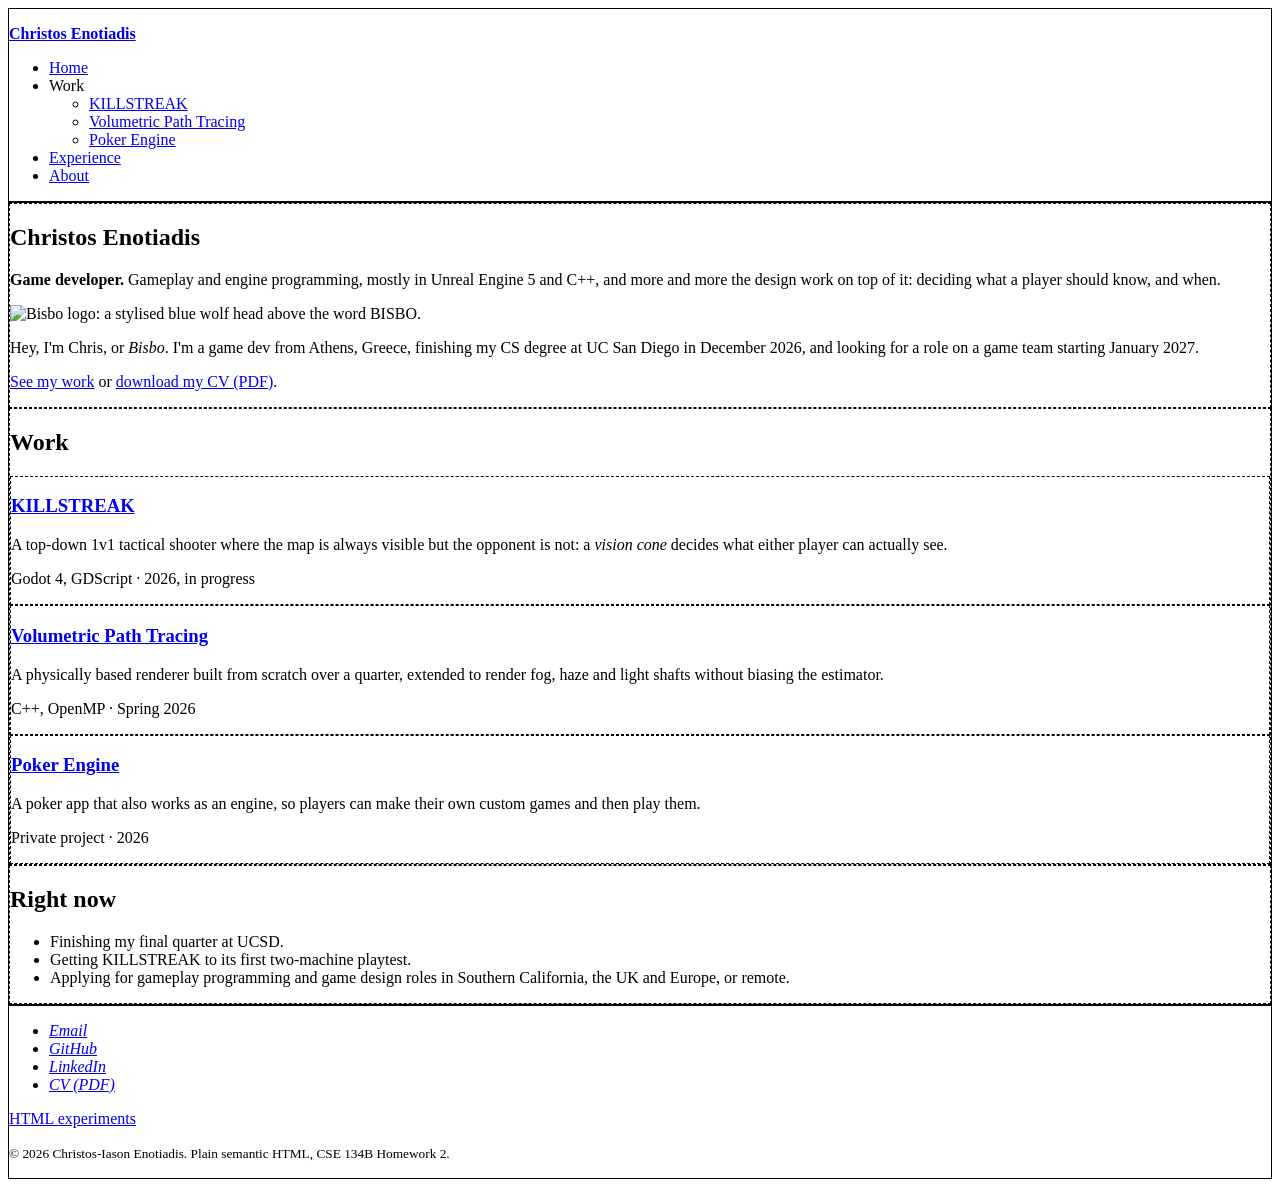
==== index.html @ b62883e3 "p2" ====
<!DOCTYPE html>
<html lang="en">
<head>
  <meta charset="utf-8">
  <meta name="viewport" content="width=device-width, initial-scale=1">
  <meta name="description" content="Christos Enotiadis: game developer working on gameplay, systems and game design. Graduating from UCSD in December 2026.">
  <meta name="author" content="Christos-Iason Enotiadis">
  <title>Christos Enotiadis | Game Developer</title>
  <link rel="icon" href="images/favicon.svg" type="image/svg+xml">
  <style>
    /* HW2 rule: borders only, to show the page structure. */
    body > header, main, body > footer { border: 1px solid; }
    section, article { border: 1px dashed; }
  </style>
  <script type="application/ld+json">
    {
      "@context": "https://schema.org",
      "@type": "Person",
      "name": "Christos-Iason Enotiadis",
      "alternateName": "Bisbo",
      "jobTitle": "Game Developer",
      "alumniOf": "University of California, San Diego",
      "email": "mailto:cenotiadis@ucsd.edu",
      "sameAs": [
        "https://github.com/Bisbouras",
        "https://linkedin.com/in/christos-enotiadis"
      ]
    }
  </script>
  <script src="js/hello-world.js" defer></script>
</head>
<body>
  <header>
    <p><a href="index.html"><b>Christos Enotiadis</b></a></p>
    <nav aria-label="Primary">
      <ul>
        <li><a href="index.html" aria-current="page">Home</a></li>
        <li>Work
          <ul>
            <li><a href="killstreak.html">KILLSTREAK</a></li>
            <li><a href="vpt.html">Volumetric Path Tracing</a></li>
            <li><a href="poker.html">Poker Engine</a></li>
          </ul>
        </li>
        <li><a href="experience.html">Experience</a></li>
        <li><a href="about.html">About</a></li>
      </ul>
    </nav>
  </header>

  <main>
    <section aria-labelledby="intro-heading">
      <h1 id="intro-heading">Christos Enotiadis</h1>
      <p>
        <strong>Game developer.</strong> Gameplay and engine programming, mostly in Unreal Engine 5 and C++,
        and more and more the design work on top of it: deciding what a player should know, and when.
      </p>
      <picture>
        <source srcset="images/bisbo-logo.webp" type="image/webp">
        <img src="images/bisbo-logo.jpg" width="240" height="240" alt="Bisbo logo: a stylised blue wolf head above the word BISBO.">
      </picture>
      <p>
        Hey, I'm Chris, or <i>Bisbo</i>. I'm a game dev from Athens, Greece, finishing my CS degree at
        UC San Diego in <time datetime="2026-12">December 2026</time>, and looking for a role on a game team
        starting <time datetime="2027-01">January 2027</time>.
      </p>
      <p>
        <a href="#work-heading">See my work</a> or <a href="docs/cv.pdf">download my CV (PDF)</a>.
      </p>
    </section>

    <section aria-labelledby="work-heading">
      <h2 id="work-heading">Work</h2>

      <article aria-labelledby="featured-killstreak">
        <h3 id="featured-killstreak"><a href="killstreak.html">KILLSTREAK</a></h3>
        <p>
          A top-down 1v1 tactical shooter where the map is always visible but the opponent is not: a
          <em>vision cone</em> decides what either player can actually see.
        </p>
        <p><span>Godot 4, GDScript</span> &middot; <span>2026, in progress</span></p>
      </article>

      <article aria-labelledby="featured-vpt">
        <h3 id="featured-vpt"><a href="vpt.html">Volumetric Path Tracing</a></h3>
        <p>
          A physically based renderer built from scratch over a quarter, extended to render fog, haze and
          light shafts without biasing the estimator.
        </p>
        <p><span>C++, OpenMP</span> &middot; <span>Spring 2026</span></p>
      </article>

      <article aria-labelledby="featured-poker">
        <h3 id="featured-poker"><a href="poker.html">Poker Engine</a></h3>
        <p>
          A poker app that also works as an engine, so players can make their own custom games and then play them.
        </p>
        <p><span>Private project</span> &middot; <span>2026</span></p>
      </article>
    </section>

    <section aria-labelledby="now-heading">
      <h2 id="now-heading">Right now</h2>
      <ul>
        <li>Finishing my final quarter at UCSD.</li>
        <li>Getting KILLSTREAK to its first two-machine playtest.</li>
        <li>Applying for gameplay programming and game design roles in Southern California, the UK and Europe, or remote.</li>
      </ul>
    </section>

    <hello-world></hello-world>
    <noscript>
      <p>JavaScript is off. Nothing on this site depends on it; you only miss a "Hello World!" message in the developer console.</p>
    </noscript>
  </main>

  <footer>
    <address>
      <ul>
        <li><a href="mailto:cenotiadis@ucsd.edu">Email</a></li>
        <li><a href="https://github.com/Bisbouras">GitHub</a></li>
        <li><a href="https://linkedin.com/in/christos-enotiadis">LinkedIn</a></li>
        <li><a href="docs/cv.pdf">CV (PDF)</a></li>
      </ul>
    </address>
    <p><a href="experiments.html">HTML experiments</a></p>
    <p><small>&copy; 2026 Christos-Iason Enotiadis. Plain semantic HTML, CSE 134B Homework 2.</small></p>
  </footer>
</body>
</html>
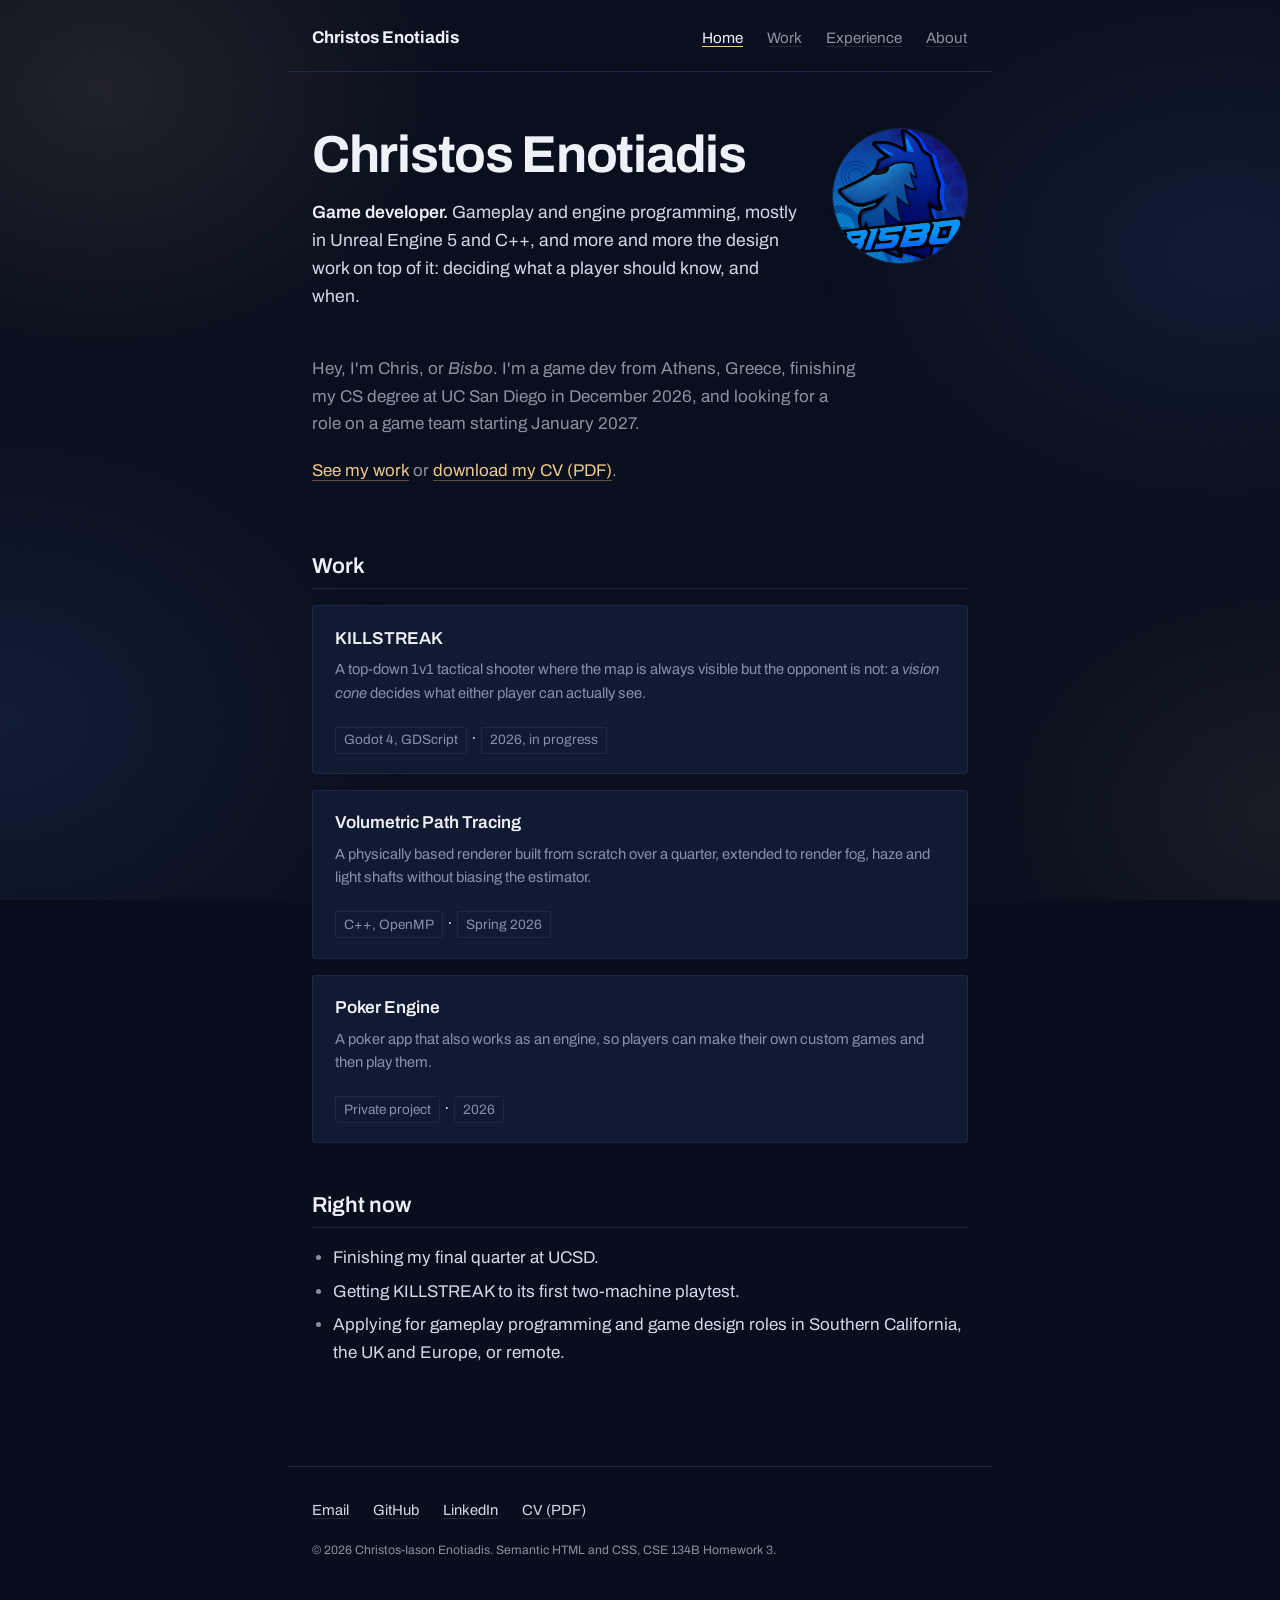
==== commit 625de68a: "p2 finish" ====
--- a/index.html
+++ b/index.html
@@ -7,11 +7,8 @@
   <meta name="author" content="Christos-Iason Enotiadis">
   <title>Christos Enotiadis | Game Developer</title>
   <link rel="icon" href="images/favicon.svg" type="image/svg+xml">
-  <style>
-    /* HW2 rule: borders only, to show the page structure. */
-    body > header, main, body > footer { border: 1px solid; }
-    section, article { border: 1px dashed; }
-  </style>
+  <link rel="stylesheet" href="https://fonts.googleapis.com/css2?family=Archivo:wght@400;500;600&amp;family=Archivo+Expanded:wght@600;700&amp;display=swap">
+  <link rel="stylesheet" href="css/styles.css">
   <script type="application/ld+json">
     {
       "@context": "https://schema.org",
@@ -35,7 +32,7 @@
     <nav aria-label="Primary">
       <ul>
         <li><a href="index.html" aria-current="page">Home</a></li>
-        <li>Work
+        <li><a href="index.html#work-heading">Work</a>
           <ul>
             <li><a href="killstreak.html">KILLSTREAK</a></li>
             <li><a href="vpt.html">Volumetric Path Tracing</a></li>
@@ -123,8 +120,7 @@
         <li><a href="docs/cv.pdf">CV (PDF)</a></li>
       </ul>
     </address>
-    <p><a href="experiments.html">HTML experiments</a></p>
-    <p><small>&copy; 2026 Christos-Iason Enotiadis. Plain semantic HTML, CSE 134B Homework 2.</small></p>
+    <p><small>&copy; 2026 Christos-Iason Enotiadis. Semantic HTML and CSS, CSE 134B Homework 3.</small></p>
   </footer>
 </body>
-</html>
+</html>
--- a/css/styles.css
+++ b/css/styles.css
@@ -0,0 +1,592 @@
+/*
+  styles.css - CSE 134 HW3 Part 2
+  Author: Christos-Iason Enotiadis
+  Repo: https://github.com/Bisbouras/CSE134HW3
+*/
+
+:root {
+  --night: #080e1c;
+  --night-lift: #101a30;
+  --edge: #1d2942;
+  --dust: #d2d9e6;
+  --dust-dim: #8792a6;
+  --white: #eef2f8;
+  --beam: #f0c98a;
+  --font-body: "Archivo", system-ui, sans-serif;
+  --font-display: "Archivo Expanded", "Archivo", system-ui, sans-serif;
+  --font-mono: ui-monospace, Consolas, monospace;
+  --measure: 44rem;
+  --radius: 3px;
+}
+
+* {
+  box-sizing: border-box;
+}
+
+html {
+  background-color: var(--night);
+}
+
+body {
+  margin: 0;
+  font-family: var(--font-body);
+  font-size: 1.0625rem;
+  line-height: 1.6;
+  color: var(--dust);
+}
+
+/* background - gold and blue light pools */
+body::before {
+  content: "";
+  position: fixed;
+  inset: 0;
+  z-index: -1;
+  pointer-events: none;
+  background-image:
+    radial-gradient(40vw 45vh at 8% 10%, rgba(240, 201, 138, 0.10), transparent 70%),
+    radial-gradient(45vw 50vh at 0% 80%, rgba(70, 110, 190, 0.14), transparent 72%),
+    radial-gradient(45vw 45vh at 96% 28%, rgba(70, 110, 190, 0.13), transparent 72%),
+    radial-gradient(35vw 40vh at 100% 90%, rgba(240, 201, 138, 0.07), transparent 70%);
+}
+
+/* background - grain */
+body::after {
+  content: "";
+  position: fixed;
+  inset: 0;
+  z-index: -1;
+  pointer-events: none;
+  opacity: 0.28;
+  mix-blend-mode: overlay;
+  background-image: url("data:image/svg+xml,%3Csvg xmlns='http://www.w3.org/2000/svg' width='160' height='160'%3E%3Cfilter id='n'%3E%3CfeTurbulence type='fractalNoise' baseFrequency='0.85' numOctaves='3'/%3E%3C/filter%3E%3Crect width='160' height='160' filter='url(%23n)' opacity='0.5'/%3E%3C/svg%3E");
+}
+
+body > header,
+main,
+body > footer {
+  max-width: var(--measure);
+  margin: 0 auto;
+  padding-left: 1.5rem;
+  padding-right: 1.5rem;
+}
+
+/* header */
+body > header {
+  display: flex;
+  flex-wrap: wrap;
+  align-items: center;
+  justify-content: space-between;
+  gap: 1rem 2rem;
+  padding-top: 1.5rem;
+  padding-bottom: 1.25rem;
+  border-bottom: 1px solid var(--edge);
+}
+
+body > header > p {
+  margin: 0;
+}
+
+/* site name */
+body > header > p a {
+  font-family: var(--font-display);
+  color: var(--white);
+  border-bottom: 0;
+}
+
+nav ul {
+  list-style: none;
+  margin: 0;
+  padding: 0;
+}
+
+nav > ul {
+  display: flex;
+  gap: 1.5rem;
+}
+
+nav li {
+  position: relative;
+  margin: 0;
+}
+
+nav a {
+  font-size: 0.95rem;
+  color: var(--dust-dim);
+}
+
+/* current page link in the nav */
+nav a[aria-current="page"] {
+  color: var(--white);
+  border-bottom-color: var(--beam);
+}
+
+/* work dropdown */
+nav > ul > li > ul {
+  position: absolute;
+  top: 100%;
+  left: -1rem;
+  z-index: 10;
+  min-width: 15rem;
+  margin-top: 0.6rem;
+  padding: 0.5rem 0;
+  background-color: var(--night-lift);
+  border: 1px solid var(--edge);
+  border-radius: var(--radius);
+  opacity: 0;
+  pointer-events: none;
+  transform: translateY(-0.25rem);
+  transition: opacity 150ms ease, transform 150ms ease;
+}
+
+/* hover bridge over the gap above the dropdown */
+nav > ul > li > ul::before {
+  content: "";
+  position: absolute;
+  bottom: 100%;
+  left: 0;
+  right: 0;
+  height: 0.7rem;
+}
+
+nav > ul > li:hover > ul,
+nav > ul > li:focus-within > ul {
+  opacity: 1;
+  pointer-events: auto;
+  transform: none;
+}
+
+nav li li a {
+  display: block;
+  padding: 0.35rem 1rem;
+  color: var(--dust);
+  border-bottom: 0;
+}
+
+nav li li a:hover {
+  color: var(--white);
+  background-color: var(--edge);
+}
+
+nav li li a:focus {
+  outline-offset: -2px;
+}
+
+main {
+  padding-top: 3.5rem;
+  padding-bottom: 5rem;
+}
+
+h1,
+h2,
+h3 {
+  font-family: var(--font-display);
+  color: var(--white);
+}
+
+h1 {
+  font-size: clamp(2rem, 6vw, 3.25rem);
+  font-weight: 700;
+  line-height: 1.05;
+  letter-spacing: -0.025em;
+  margin: 0 0 1rem;
+}
+
+h2 {
+  font-size: 1.35rem;
+  font-weight: 600;
+  line-height: 1.3;
+  margin: 3rem 0 1rem;
+  padding-bottom: 0.5rem;
+  border-bottom: 1px solid var(--edge);
+}
+
+h3 {
+  font-size: 1.08rem;
+  font-weight: 600;
+  line-height: 1.3;
+  margin: 2rem 0 0.5rem;
+}
+
+p,
+ul,
+ol,
+dl {
+  margin: 0 0 1.25rem;
+}
+
+ul,
+ol {
+  padding-left: 1.3rem;
+}
+
+li {
+  margin-bottom: 0.4rem;
+}
+
+li::marker {
+  color: var(--dust-dim);
+}
+
+strong {
+  font-weight: 600;
+  color: var(--white);
+}
+
+code {
+  font-family: var(--font-mono);
+  font-size: 0.88em;
+  padding: 0.08em 0.35em;
+  color: #dbe3f0;
+  background-color: var(--night-lift);
+  border: 1px solid var(--edge);
+  border-radius: 2px;
+}
+
+a {
+  color: var(--dust);
+  text-decoration: none;
+  border-bottom: 1px solid var(--edge);
+}
+
+a:hover {
+  color: var(--white);
+  border-bottom-color: var(--beam);
+}
+
+/* links inside body text */
+main p a {
+  color: var(--beam);
+  border-bottom-color: rgba(240, 201, 138, 0.35);
+}
+
+a:focus,
+button:focus,
+input:focus,
+textarea:focus,
+iframe:focus {
+  outline: 2px solid var(--beam);
+  outline-offset: 3px;
+}
+
+/* standfirst under the page title */
+h1 + p {
+  font-size: 1.1rem;
+}
+
+/* home intro - name and catchline beside the logo */
+section[aria-labelledby="intro-heading"] {
+  display: grid;
+  grid-template-columns: 1fr auto;
+  column-gap: 2rem;
+  align-items: start;
+}
+
+section[aria-labelledby="intro-heading"] > * {
+  grid-column: 1;
+}
+
+section[aria-labelledby="intro-heading"] > picture {
+  grid-column: 2;
+  grid-row: 1 / span 2;
+}
+
+section[aria-labelledby="intro-heading"] img {
+  width: clamp(6rem, 16vw, 8.5rem);
+  border: 1px solid var(--edge);
+  border-radius: 50%;
+}
+
+/* home intro paragraphs after the logo */
+section[aria-labelledby="intro-heading"] > picture ~ p {
+  grid-column: 1 / -1;
+  max-width: 34rem;
+  color: var(--dust-dim);
+}
+
+section[aria-labelledby="intro-heading"] > picture + p {
+  margin-top: 1.5rem;
+}
+
+/* cards - work and experience articles */
+main > section > article {
+  margin-bottom: 1rem;
+  padding: 1.35rem 1.4rem 1.2rem;
+  background-color: var(--night-lift);
+  border: 1px solid var(--edge);
+  border-radius: var(--radius);
+}
+
+main > section > article > :last-child {
+  margin-bottom: 0;
+}
+
+main > section > article:has(h3 > a):hover {
+  border-color: rgba(240, 201, 138, 0.5);
+}
+
+main > section > article h3 {
+  margin-top: 0;
+}
+
+h3 a {
+  color: inherit;
+  border-bottom: 0;
+}
+
+h3 a:hover {
+  color: var(--beam);
+}
+
+/* meta line under a card title */
+article h3 + p {
+  font-size: 0.92rem;
+  color: var(--dust-dim);
+}
+
+/* tool and date tags */
+main > section > article p > span {
+  display: inline-block;
+  padding: 0.1rem 0.5rem;
+  font-size: 0.85rem;
+  color: var(--dust-dim);
+  border: 1px solid var(--edge);
+  border-radius: 2px;
+}
+
+/* skill chips */
+section[aria-labelledby="skills-heading"] ul {
+  display: flex;
+  flex-wrap: wrap;
+  gap: 0.5rem;
+  padding: 0;
+  list-style: none;
+}
+
+section[aria-labelledby="skills-heading"] li {
+  margin: 0;
+  padding: 0.15rem 0.6rem;
+  font-size: 0.9rem;
+  background-color: var(--night-lift);
+  border: 1px solid var(--edge);
+  border-radius: 2px;
+}
+
+/* project page header */
+main > article > header {
+  margin-bottom: 2.5rem;
+}
+
+/* breadcrumb above the project title */
+main > article > header > p:first-child {
+  margin-bottom: 0.75rem;
+  font-size: 0.85rem;
+  letter-spacing: 0.04em;
+  color: var(--dust-dim);
+}
+
+project-facts {
+  display: block;
+  margin: 0 0 2.5rem;
+  padding: 1rem 1.25rem;
+  background-color: var(--night-lift);
+  border: 1px solid var(--edge);
+  border-radius: var(--radius);
+}
+
+project-facts dl {
+  display: grid;
+  grid-template-columns: max-content 1fr;
+  gap: 0.35rem 1.25rem;
+  margin: 0;
+}
+
+project-facts dt {
+  font-size: 0.9rem;
+  color: var(--dust-dim);
+}
+
+project-facts dd {
+  margin: 0;
+}
+
+/* figures - images side by side, stacking when narrow */
+figure {
+  display: flex;
+  flex-wrap: wrap;
+  gap: 0.9rem;
+  margin: 2rem 0;
+}
+
+figure > :not(figcaption) {
+  flex: 1 1 12rem;
+}
+
+figcaption {
+  flex-basis: 100%;
+  font-size: 0.88rem;
+  line-height: 1.55;
+  color: var(--dust-dim);
+}
+
+img,
+svg {
+  display: block;
+  max-width: 100%;
+  height: auto;
+}
+
+figure img,
+figure svg {
+  width: 100%;
+  background-color: var(--night-lift);
+  border: 1px solid var(--edge);
+  border-radius: 2px;
+}
+
+/* cv preview */
+iframe {
+  display: block;
+  width: 100%;
+  height: auto;
+  aspect-ratio: 640 / 820;
+  border: 1px solid var(--edge);
+  border-radius: var(--radius);
+}
+
+progress,
+input[type="radio"] {
+  accent-color: var(--beam);
+}
+
+fieldset {
+  margin: 0 0 1.25rem;
+  padding: 1rem 1.25rem 1.25rem;
+  border: 1px solid var(--edge);
+  border-radius: var(--radius);
+}
+
+legend {
+  padding: 0 0.5rem;
+  font-size: 0.9rem;
+  color: var(--dust-dim);
+}
+
+fieldset > div {
+  margin-bottom: 0.75rem;
+}
+
+input[type="text"],
+input[type="email"],
+textarea {
+  width: 100%;
+  margin-top: 0.3rem;
+  padding: 0.55em 0.75em;
+  font: inherit;
+  color: var(--dust);
+  background-color: var(--night);
+  border: 1px solid var(--edge);
+  border-radius: var(--radius);
+}
+
+input[type="text"]:hover,
+input[type="email"]:hover,
+textarea:hover {
+  border-color: var(--dust-dim);
+}
+
+button {
+  padding: 0.6em 1.4em;
+  font: inherit;
+  font-weight: 600;
+  color: var(--night);
+  background-color: var(--beam);
+  border: 0;
+  border-radius: var(--radius);
+  cursor: pointer;
+}
+
+button:hover {
+  background-color: #f6dcb0;
+}
+
+/* footer */
+body > footer {
+  padding-top: 2rem;
+  padding-bottom: 3rem;
+  font-size: 0.92rem;
+  color: var(--dust-dim);
+  border-top: 1px solid var(--edge);
+}
+
+body > footer p {
+  margin: 0 0 0.5rem;
+}
+
+address {
+  font-style: normal;
+}
+
+address ul {
+  display: flex;
+  flex-wrap: wrap;
+  gap: 0.5rem 1.5rem;
+  margin: 0 0 1rem;
+  padding: 0;
+  list-style: none;
+}
+
+address li {
+  margin: 0;
+}
+
+/* narrow screens - header stacks, work links listed under work */
+@media (max-width: 40rem) {
+  body > header {
+    flex-direction: column;
+    align-items: flex-start;
+  }
+
+  nav > ul {
+    flex-direction: column;
+    gap: 0.25rem;
+  }
+
+  nav > ul > li > ul {
+    position: static;
+    min-width: 0;
+    margin: 0.25rem 0 0.25rem 0.2rem;
+    padding: 0 0 0 0.75rem;
+    background-color: transparent;
+    border: 0;
+    border-left: 1px solid var(--edge);
+    border-radius: 0;
+    opacity: 1;
+    pointer-events: auto;
+    transform: none;
+  }
+
+  nav > ul > li > ul::before {
+    display: none;
+  }
+
+  nav li li a {
+    padding: 0.15rem 0;
+    color: var(--dust-dim);
+  }
+
+  nav li li a:hover {
+    background-color: transparent;
+  }
+
+  section[aria-labelledby="intro-heading"] > picture {
+    grid-row: 1;
+  }
+
+  section[aria-labelledby="intro-heading"] > h1 + p {
+    grid-column: 1 / -1;
+  }
+
+  main {
+    padding-top: 2.5rem;
+  }
+}
